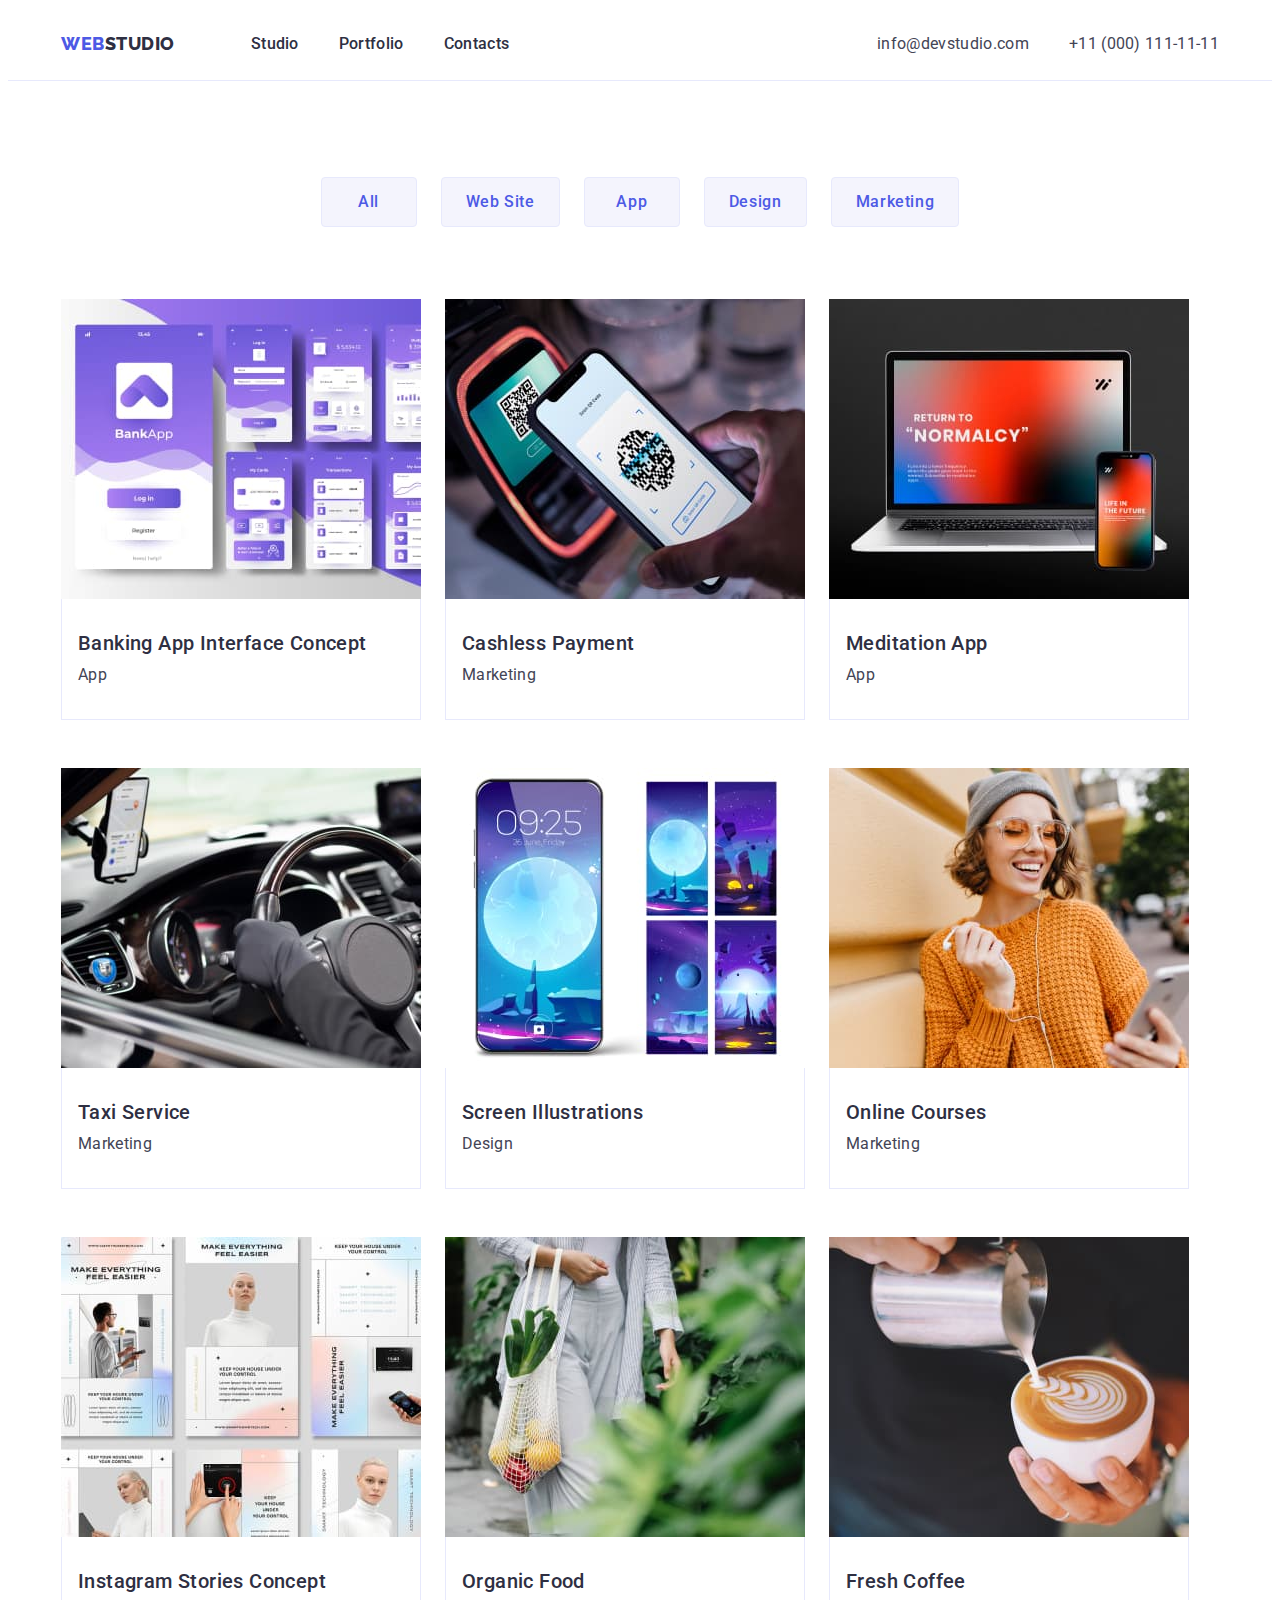
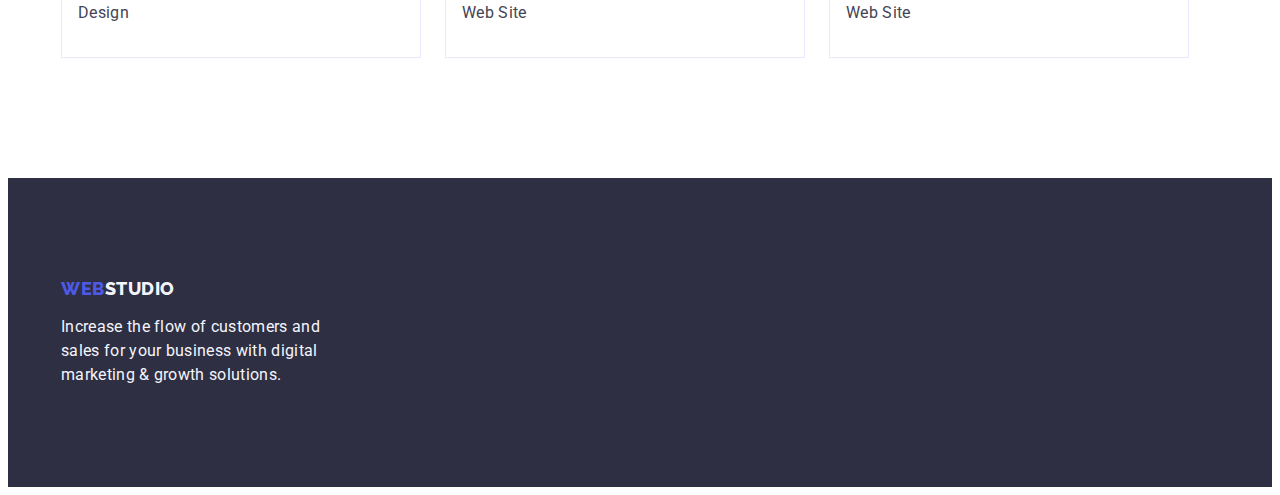
==== portfolio.html @ 8e81377b "Previous work corrections" ====
<!DOCTYPE html>
<html lang="en">
  <head>
    <meta charset="UTF-8" />
    <meta http-equiv="X-UA-Compatible" content="IE=edge" />
    <meta name="viewport" content="width=device-width, initial-scale=1.0" />
    <title>Portfolio</title>
    <link rel="preconnect" href="https://fonts.googleapis.com" />
    <link rel="preconnect" href="https://fonts.gstatic.com" crossorigin />
    <link href="https://fonts.googleapis.com/css2?family=Raleway:wght@800&family=Roboto:wght@400;500;700;900&display=swap" rel="stylesheet" />
    <link
      rel="stylesheet"
      href="https://cdnjs.cloudflare.com/ajax/libs/modern-normalize/1.1.0/modern-normalize.min.css"
      integrity="sha512-wpPYUAdjBVSE4KJnH1VR1HeZfpl1ub8YT/NKx4PuQ5NmX2tKuGu6U/JRp5y+Y8XG2tV+wKQpNHVUX03MfMFn9Q=="
      crossorigin="anonymous"
      referrerpolicy="no-referrer"
    />
    <link rel="stylesheet" href="./css/styles.css" />
  </head>
  <body>
    <!--Header-->
    <header class="header">
      <div class="container header-container">
        <nav class="header-navigation">
          <a class="header-logo link" href="./portfolio.html">Web<span class="span-logo">Studio</span></a>
          <ul class="header-list list">
            <li class="header-item"><a class="header-link link" href="./index.html">Studio</a></li>
            <li class="header-item"><a class="header-link link" href="./portfolio.html">Portfolio</a></li>
            <li class="header-item"><a class="header-link link" href="">Contacts</a></li>
          </ul>
        </nav>
        <address class="address">
          <ul class="address-list list">
            <li><a class="link header-email-phone" href="mailto:info@devstudio.com">info@devstudio.com</a></li>
            <li><a class="link header-email-phone" href="tel:+110001111111">+11 (000) 111-11-11</a></li>
          </ul>
        </address>
      </div>
    </header>
    <!--Main content-->
    <main>
      <!--Main section, options-->
      <section class="portfolio-section">
        <div class="container">
          <h1 class="visually-hidden">Portfolio</h1>
          <ul class="filter list">
            <li class="filer-item"><button class="filter-button" type="button">All</button></li>
            <li><button class="filter-button" type="button">Web Site</button></li>
            <li><button class="filter-button" type="button">App</button></li>
            <li><button class="filter-button" type="button">Design</button></li>
            <li><button class="filter-button" type="button">Marketing</button></li>
          </ul>
          <ul class="filter-list list">
            <li class="filter-item-card">
              <a class="link" href="">
                <img src="./images/img-portf-1.jpg" alt="Banking App Interface Concept" width="360" height="300" />
                <div class="portfolio-item-description">
                  <h2 class="portfolio-item">Banking App Interface Concept</h2>
                  <p class="item-description">App</p>
                </div>
              </a>
            </li>
            <li class="filter-item-card">
              <a class="link" href="">
                <img src="./images/img-portf-2.jpg" alt="Cashless Payment" width="360" height="300" />
                <div class="portfolio-item-description">
                  <h2 class="portfolio-item">Cashless Payment</h2>
                  <p class="item-description">Marketing</p>
                </div>
              </a>
            </li>
            <li class="filter-item-card">
              <a class="link" href="">
                <img src="./images/img-portf-3.jpg" alt="Meditation App" width="360" height="300" />
                <div class="portfolio-item-description">
                  <h2 class="portfolio-item">Meditation App</h2>
                  <p class="item-description">App</p>
                </div>
              </a>
            </li>
            <li class="filter-item-card">
              <a class="link" href="">
                <img src="./images/img-portf-4.jpg" alt="Taxi Service" width="360" height="300" />
                <div class="portfolio-item-description">
                  <h2 class="portfolio-item">Taxi Service</h2>
                  <p class="item-description">Marketing</p>
                </div>
              </a>
            </li>
            <li class="filter-item-card">
              <a class="link" href="">
                <img src="./images/img-portf-5.jpg" alt="Screen Illustrations" width="360" height="300" />
                <div class="portfolio-item-description">
                  <h2 class="portfolio-item">Screen Illustrations</h2>
                  <p class="item-description">Design</p>
                </div>
              </a>
            </li>
            <li class="filter-item-card">
              <a class="link" href="">
                <img src="./images/img-portf-6.jpg" alt="Online Courses" width="360" height="300" />
                <div class="portfolio-item-description">
                  <h2 class="portfolio-item">Online Courses</h2>
                  <p class="item-description">Marketing</p>
                </div>
              </a>
            </li>
            <li class="filter-item-card">
              <a class="link" href="">
                <img src="./images/img-portf-7.jpg" alt="Instagram Stories Concept" width="360" height="300" />
                <div class="portfolio-item-description">
                  <h2 class="portfolio-item">Instagram Stories Concept</h2>
                  <p class="item-description">Design</p>
                </div>
              </a>
            </li>
            <li class="filter-item-card">
              <a class="link" href="">
                <img src="./images/img-portf-8.jpg" alt="Organic Food" width="360" height="300" />
                <div class="portfolio-item-description">
                  <h2 class="portfolio-item">Organic Food</h2>
                  <p class="item-description">Web Site</p>
                </div>
              </a>
            </li>
            <li class="filter-item-card">
              <a class="link" href="">
                <img src="./images/img-portf-9.jpg" alt="Fresh Coffee" width="360" height="300" />
                <div class="portfolio-item-description">
                  <h2 class="portfolio-item">Fresh Coffee</h2>
                  <p class="item-description">Web Site</p>
                </div>
              </a>
            </li>
          </ul>
        </div>
      </section>
    </main>
    <!--Footer-->
    <footer class="footer">
      <div class="container">
        <a class="footer-logo link" href="./index.html">Web<span class="span-logo-footer">Studio</span></a>
        <p class="footer-text">Increase the flow of customers and sales for your business with digital marketing & growth solutions.</p>
      </div>
    </footer>
  </body>
</html>
---- css/styles.css ----
p,
h1,
h2,
h3,
h4,
h5,
h6 {
  margin: 0;
}
ul {
  margin: 0;
  padding-left: 0;
}
img {
  display: block;
  max-width: 100%;
  height: auto;
}

body {
  font-family: "Roboto", sans-serif;
  color: #434455;
  background-color: var(--main-page-background);
}
:root {
  --title-color: #2e2f42;
  --background-color: #e5e5e5;
  --logo-color: #4d5ae5;
  --main-color: #434455;
  --filter-background: #f4f4fd;
  --main-page-background: #ffffff;
}

.section {
  padding-top: 120px;
  padding-bottom: 120px;
}
.container {
  margin-right: auto;
  margin-left: auto;
  width: 1158px;
  padding-left: 15px;
  padding-right: 15px;
}
.list {
  list-style: none;
}
.link {
  text-decoration: none;
}
/*Header*/
.header-container {
  display: flex;
  align-items: center;
}
.header {
  border-bottom: 1px solid #e7e9fc;
  padding-top: 24px;
  padding-bottom: 24px;
}
.header-navigation {
  display: flex;
  align-items: center;
  margin-right: auto;
}
.header-logo {
  font-family: "Raleway", sans-serif;
  font-weight: 800;
  font-size: 18px;
  line-height: 1.17;
  letter-spacing: 0.03em;
  text-transform: uppercase;
  color: var(--logo-color);
  margin-right: 76px;
}
.span-logo {
  color: var(--title-color);
}
.header-list {
  display: flex;
  gap: 40px;
}
.header-item {
}
.header-link {
  font-weight: 500;
  font-size: 16px;
  line-height: 1.5;
  letter-spacing: 0.02em;
  color: var(--title-color);
}
.header-link:hover,
.header-link:focus {
  color: #404bbf;
}
.address {
  font-style: normal;
}
.address-list {
  display: flex;
  gap: 40px;
}
.header-email-phone {
  font-family: "Roboto", sans-serif;
  font-style: normal;
  font-weight: 400;
  font-size: 16px;
  font-style: normal;
  line-height: 1.5;
  letter-spacing: 0.02em;
  color: var(--main-color);
}
.header-email-phone:hover,
.header-email-phone:focus {
  color: #404bbf;
}
/*Studio page main*/
.hero-section {
  background-color: var(--title-color);
  text-align: center;
  padding-top: 188px;
  padding-bottom: 188px;
}
.hero-title {
  font-weight: 700;
  font-size: 56px;
  line-height: 1.07;
  letter-spacing: 0.02em;
  color: #ffffff;
  margin-bottom: 48px;
  margin-left: auto;
  margin-right: auto;
  width: 496px;
}
.hero-button {
  font-family: "Roboto", sans-serif;
  font-weight: 500;
  font-size: 16px;
  line-height: 1.5;
  letter-spacing: 0.04em;
  color: #ffffff;
  cursor: pointer;
  background-color: var(--logo-color);
  padding: 16px 32px;
  display: block;
  margin: 0 auto;
  border-radius: 4px;
  border: 0px;
}
.hero-button:hover,
.hero-button:focus {
  background-color: #404bbf;
}
.section-features {
}
.features-list {
  display: flex;
  gap: 24px;
}
.features-list-item {
  width: calc((100% - 72px) / 4);
}
.feature-name {
  font-weight: 500;
  font-size: 20px;
  line-height: 1.2;
  letter-spacing: 0.02em;
  color: var(--title-color);
  margin-bottom: 8px;
}
.feature-description {
  font-weight: 400;
  font-size: 16px;
  line-height: 1.5;
  letter-spacing: 0.02em;
}
.work-examples {
  padding-top: 0;
}
.examples-list {
  display: flex;
  gap: 24px;
}
.examples-item {
  width: calc((100% - 48px) / 3);
}
.examples-title {
  font-weight: 700;
  font-size: 36px;
  line-height: 1.11;
  letter-spacing: 0.02em;
  text-align: center;
  text-transform: capitalize;
  color: var(--title-color);
  margin-bottom: 72px;
}
.section-contacts {
  background-color: #f4f4fd;
  padding: 120px 0;
}
.contacts-list {
  display: flex;
  gap: 24px;
}
.contacts-items {
  background-color: #ffffff;
  width: calc((100% - 72px) / 4);
  border-radius: 0px 0px 4px 4px;
  padding-bottom: 32px;
}
.contacts-title {
  font-weight: 700;
  font-size: 36px;
  line-height: 1.11;
  letter-spacing: 0.02em;
  text-align: center;
  text-transform: capitalize;
  color: var(--title-color);
  margin-bottom: 72px;
}
/*.card-content {
  padding: 32px 16px;
}*/
.contact-name {
  font-weight: 500;
  font-size: 20px;
  line-height: 1.2;
  letter-spacing: 0.02em;
  text-align: center;
  color: var(--title-color);
  margin-top: 32px;
  margin-bottom: 8px;
}
.contact-position {
  font-weight: 400;
  font-size: 16px;
  line-height: 1.5;
  letter-spacing: 0.02em;
  text-align: center;
  /*padding-top: 8px;
  padding-bottom: 32px;*/
}
/*Footer*/
.footer {
  background-color: #2e2f42;
  padding-top: 100px;
  padding-bottom: 100px;
}
.footer-logo {
  font-family: "Raleway", sans-serif;
  font-weight: 800;
  font-size: 18px;
  line-height: 1.17;
  letter-spacing: 0.03em;
  text-transform: uppercase;
  color: var(--logo-color);
  display: block;
  margin-bottom: 16px;
}
.footer-text {
  font-weight: 400;
  font-size: 16px;
  line-height: 1.5;
  letter-spacing: 0.02em;
  color: #f4f4fd;
  display: block;
  width: 264px;
}
.span-logo-footer {
  color: #f4f4fd;
}
/*Portfolio*/

.portfolio-section {
  padding-top: 96px;
  padding-bottom: 120px;
}
.filter {
  display: flex;
  gap: 24px;
  margin-bottom: 72px;
  justify-content: center;
}
.visually-hidden {
  position: absolute;
  width: 1px;
  height: 1px;
  margin: -1px;
  border: 0;
  padding: 0;
  white-space: nowrap;
  clip-path: inset(100%);
  clip: rect(0 0 0 0);
  overflow: hidden;
}
.filter-list {
  display: flex;
  gap: 48px 24px;
  flex-wrap: wrap;
}
.filter-item-card {
  width: calc((100% - 48px) / 3);
  width: 360px;
}

.filter-button {
  font-family: "Roboto", sans-serif;
  font-weight: 500;
  font-size: 16px;
  line-height: 1.5;
  letter-spacing: 0.02em;
  align-items: center;
  text-align: center;
  letter-spacing: 0.04em;
  color: var(--logo-color);
  cursor: pointer;
  background-color: var(--filter-background);
  padding: 12px 24px;
  min-width: 96px;
  min-height: 48px;
  border: 1px solid #e7e9fc;
  border-radius: 4px;
}
.filter-button:hover,
.filter-button:focus {
  color: #ffffff;
  background-color: #404bbf;
  border-color: transparent;
}
.portfolio-item {
  font-weight: 500;
  font-size: 20px;
  line-height: 1.2;
  letter-spacing: 0.02em;
  color: var(--title-color);
  margin-bottom: 8px;
}
.item-description {
  font-size: 16px;
  line-height: 1.5;
  letter-spacing: 0.02em;
  color: var(--main-color);
}
.portfolio-item-description {
  padding: 32px 16px;
  border-right: 1px solid #e7e9fc;
  border-left: 1px solid #e7e9fc;
  border-bottom: 1px solid #e7e9fc;
}
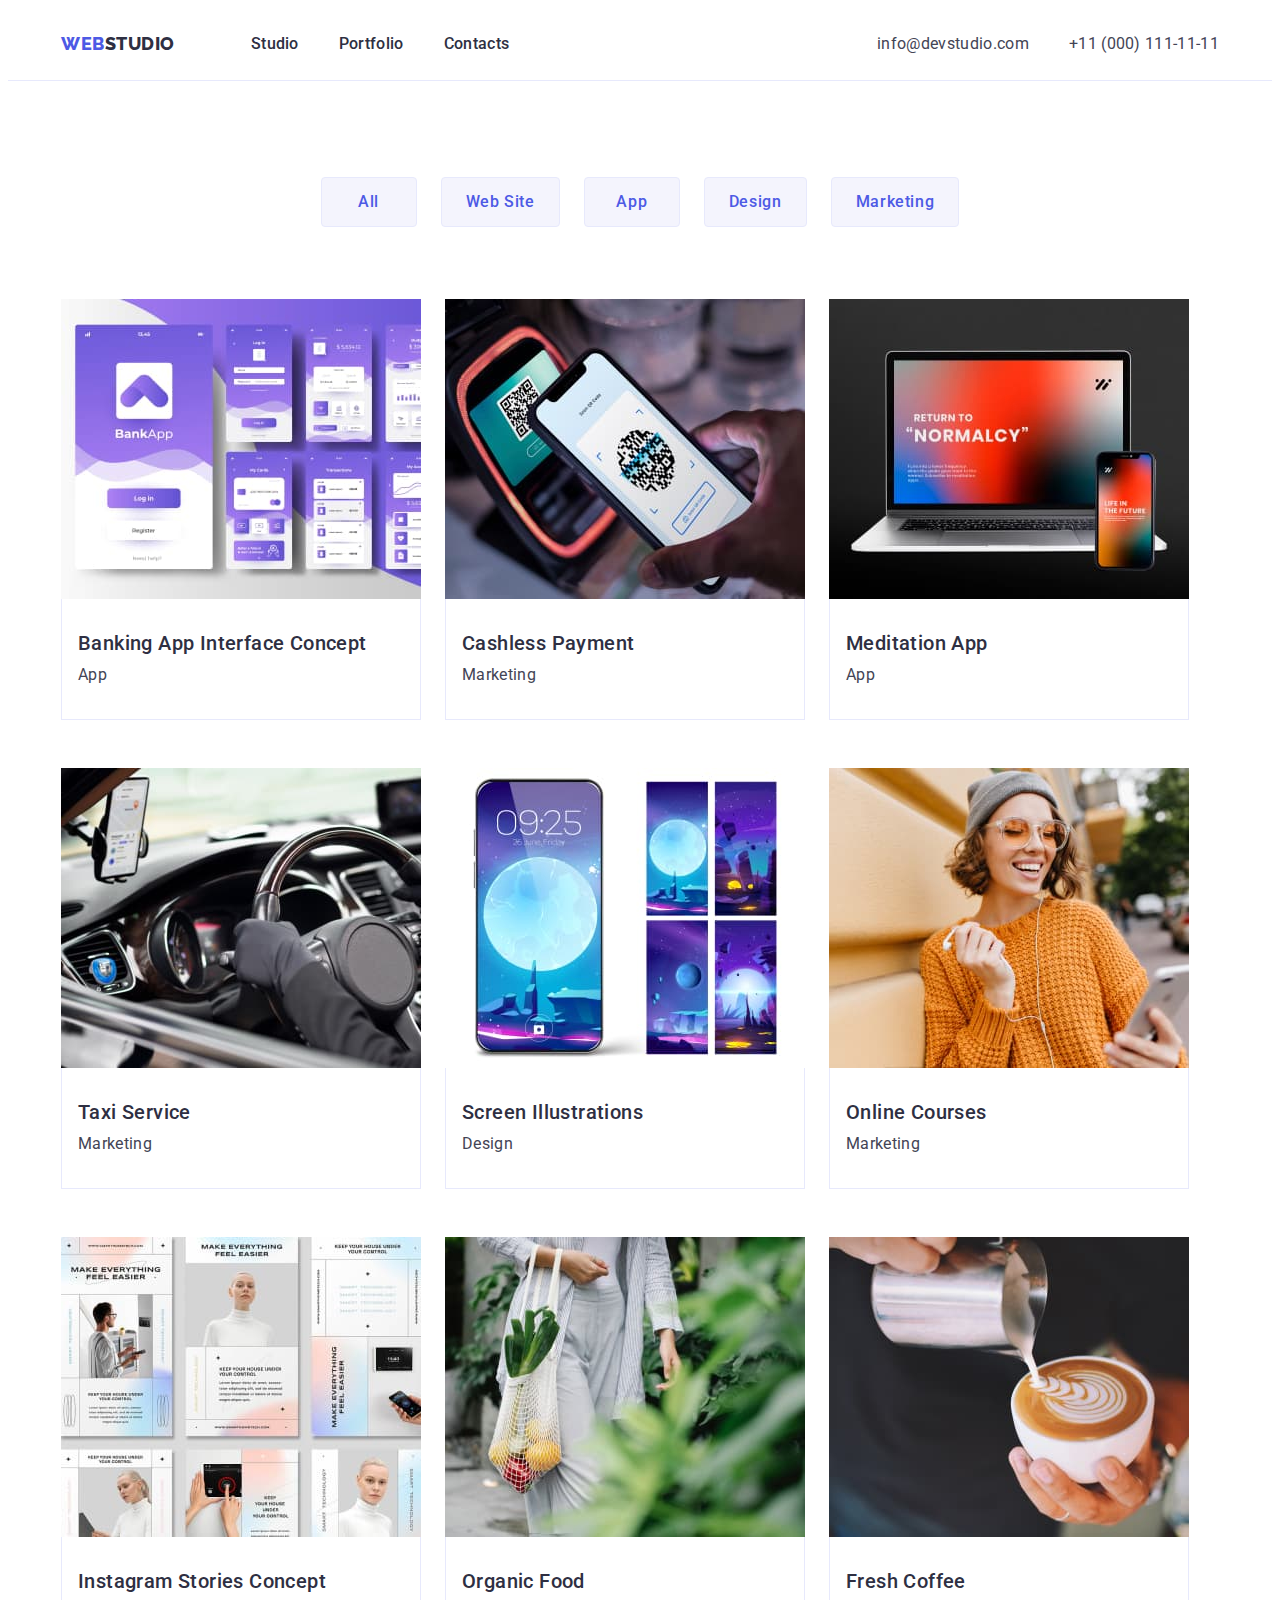
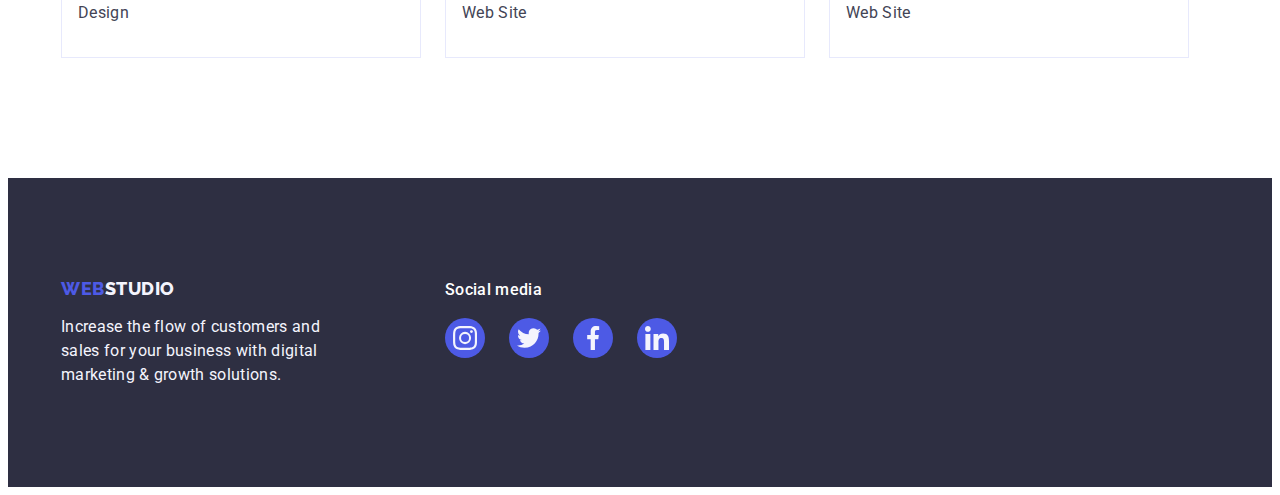
==== commit d494c4c6: "Pretty much done" ====
--- a/portfolio.html
+++ b/portfolio.html
@@ -52,7 +52,7 @@
           </ul>
           <ul class="filter-list list">
             <li class="filter-item-card">
-              <a class="link" href="">
+              <a class="filter-card-link link" href="">
                 <img src="./images/img-portf-1.jpg" alt="Banking App Interface Concept" width="360" height="300" />
                 <div class="portfolio-item-description">
                   <h2 class="portfolio-item">Banking App Interface Concept</h2>
@@ -61,7 +61,7 @@
               </a>
             </li>
             <li class="filter-item-card">
-              <a class="link" href="">
+              <a class="filter-card-link link" href="">
                 <img src="./images/img-portf-2.jpg" alt="Cashless Payment" width="360" height="300" />
                 <div class="portfolio-item-description">
                   <h2 class="portfolio-item">Cashless Payment</h2>
@@ -70,7 +70,7 @@
               </a>
             </li>
             <li class="filter-item-card">
-              <a class="link" href="">
+              <a class="filter-card-link link" href="">
                 <img src="./images/img-portf-3.jpg" alt="Meditation App" width="360" height="300" />
                 <div class="portfolio-item-description">
                   <h2 class="portfolio-item">Meditation App</h2>
@@ -79,7 +79,7 @@
               </a>
             </li>
             <li class="filter-item-card">
-              <a class="link" href="">
+              <a class="filter-card-link link" href="">
                 <img src="./images/img-portf-4.jpg" alt="Taxi Service" width="360" height="300" />
                 <div class="portfolio-item-description">
                   <h2 class="portfolio-item">Taxi Service</h2>
@@ -88,7 +88,7 @@
               </a>
             </li>
             <li class="filter-item-card">
-              <a class="link" href="">
+              <a class="filter-card-link link" href="">
                 <img src="./images/img-portf-5.jpg" alt="Screen Illustrations" width="360" height="300" />
                 <div class="portfolio-item-description">
                   <h2 class="portfolio-item">Screen Illustrations</h2>
@@ -97,7 +97,7 @@
               </a>
             </li>
             <li class="filter-item-card">
-              <a class="link" href="">
+              <a class="filter-card-link link" href="">
                 <img src="./images/img-portf-6.jpg" alt="Online Courses" width="360" height="300" />
                 <div class="portfolio-item-description">
                   <h2 class="portfolio-item">Online Courses</h2>
@@ -106,7 +106,7 @@
               </a>
             </li>
             <li class="filter-item-card">
-              <a class="link" href="">
+              <a class="filter-card-link link" href="">
                 <img src="./images/img-portf-7.jpg" alt="Instagram Stories Concept" width="360" height="300" />
                 <div class="portfolio-item-description">
                   <h2 class="portfolio-item">Instagram Stories Concept</h2>
@@ -115,7 +115,7 @@
               </a>
             </li>
             <li class="filter-item-card">
-              <a class="link" href="">
+              <a class="filter-card-link link" href="">
                 <img src="./images/img-portf-8.jpg" alt="Organic Food" width="360" height="300" />
                 <div class="portfolio-item-description">
                   <h2 class="portfolio-item">Organic Food</h2>
@@ -124,7 +124,7 @@
               </a>
             </li>
             <li class="filter-item-card">
-              <a class="link" href="">
+              <a class="filter-card-link link" href="">
                 <img src="./images/img-portf-9.jpg" alt="Fresh Coffee" width="360" height="300" />
                 <div class="portfolio-item-description">
                   <h2 class="portfolio-item">Fresh Coffee</h2>
@@ -139,8 +139,45 @@
     <!--Footer-->
     <footer class="footer">
       <div class="container">
-        <a class="footer-logo link" href="./index.html">Web<span class="span-logo-footer">Studio</span></a>
-        <p class="footer-text">Increase the flow of customers and sales for your business with digital marketing & growth solutions.</p>
+        <ul class="footer-elements-list list">
+          <li class="footer-item">
+            <a class="footer-logo link" href="./index.html">Web<span class="span-logo-footer">Studio</span></a>
+            <p class="footer-text">Increase the flow of customers and sales for your business with digital marketing & growth solutions.</p>
+          </li>
+          <li>
+            <h3 class="social-media-title">Social media</h3>
+            <ul class="contacts-soc-list list">
+              <li class="contacts-soc-item">
+                <a href="" class="soc-link-footer link">
+                  <svg class="contacts-soc-icon" width="24" height="24">
+                    <use href="./images/icons.svg#icon-instagram"></use>
+                  </svg>
+                </a>
+              </li>
+              <li class="contacts-soc-item">
+                <a href="" class="soc-link-footer link">
+                  <svg class="contacts-soc-icon" width="24" height="24">
+                    <use href="./images/icons.svg#icon-twitter"></use>
+                  </svg>
+                </a>
+              </li>
+              <li class="contacts-soc-item">
+                <a href="" class="soc-link-footer link">
+                  <svg class="contacts-soc-icon" width="24" height="24">
+                    <use href="./images/icons.svg#icon-facebook"></use>
+                  </svg>
+                </a>
+              </li>
+              <li class="contacts-soc-item">
+                <a href="" class="soc-link-footer link">
+                  <svg class="contacts-soc-icon" width="24" height="24">
+                    <use href="./images/icons.svg#icon-linkedin"></use>
+                  </svg>
+                </a>
+              </li>
+            </ul>
+          </li>
+        </ul>
       </div>
     </footer>
   </body>
--- a/css/styles.css
+++ b/css/styles.css
@@ -120,6 +120,12 @@
   text-align: center;
   padding-top: 188px;
   padding-bottom: 188px;
+  background-image: linear-gradient(rgba(46, 47, 66, 0.7), rgba(46, 47, 66, 0.7)), url(../images/people-office.jpg);
+  background-repeat: no-repeat;
+  background-position: absolute;
+  background-size: cover;
+  max-width: 1440px;
+  margin: 0 auto;
 }
 .hero-title {
   font-weight: 700;
@@ -153,6 +159,23 @@
 }
 .section-features {
 }
+.features-icon-wrap {
+  background-color: #f4f4fd;
+  width: 264px;
+  height: 112px;
+  border-radius: 4px;
+  display: flex;
+  align-items: center;
+  justify-content: center;
+  margin-bottom: 8px;
+}
+.features-icon {
+  /*width: 64px;
+  height: 64px;*/
+}
+.features-icon:hover,
+.features-icon:focus {
+}
 .features-list {
   display: flex;
   gap: 24px;
@@ -207,6 +230,7 @@
   width: calc((100% - 72px) / 4);
   border-radius: 0px 0px 4px 4px;
   padding-bottom: 32px;
+  box-shadow: 0px 2px 1px 0px #2e2f4214, 0px 1px 1px 0px #2e2f4229, 0px 1px 6px 0px #2e2f4214;
 }
 .contacts-title {
   font-weight: 700;
@@ -239,12 +263,89 @@
   text-align: center;
   /*padding-top: 8px;
   padding-bottom: 32px;*/
+  margin-bottom: 8px;
+}
+.contacts-soc-list {
+  display: flex;
+  justify-content: center;
+  gap: 24px;
+}
+.contacts-soc-item {
+  width: 40px;
+  height: 40px;
+}
+.contacts-soc-link {
+  width: 100%;
+  height: 100%;
+  border-radius: 50%;
+  background-color: #4d5ae5;
+  display: flex;
+  align-items: center;
+  justify-content: center;
+}
+.contacts-soc-link:hover,
+.contacts-soc-link:focus {
+  background-color: #404bbf;
+}
+
+.contacts-soc-icon {
+  fill: #f4f4fd;
+}
+/*Customers*/
+.section-customers {
+}
+.customers-title {
+  font-weight: 700;
+  font-size: 36px;
+  line-height: 40px;
+  text-align: center;
+  letter-spacing: 0.02em;
+  text-transform: capitalize;
+  color: var(--title-color);
+  margin-bottom: 72px;
+}
+.customers-link {
+  width: 100%;
+  height: 100%;
+  border-radius: 4px;
+  border: 1px solid #8e8f99;
+  display: flex;
+  align-items: center;
+  justify-content: center;
+}
+.customers-list {
+  display: flex;
+  gap: 24px;
+}
+.customers-items {
+  width: 168px;
+  height: 88px;
+}
+
+.customer-item-wrap {
+}
+.customer-icon {
+  fill: #8e8f99;
+}
+.customers-link:focus,
+.customers-link:hover {
+  border: 1px solid #404bbf;
+}
+.customers-link:hover > .customer-icon {
+  fill: #404bbf;
+}
+.customers-link:focus > .customer-icon {
+  fill: #404bbf;
 }
 /*Footer*/
 .footer {
   background-color: #2e2f42;
   padding-top: 100px;
   padding-bottom: 100px;
+}
+.footer-elements-list {
+  display: flex;
+  gap: 120px;
 }
 .footer-logo {
   font-family: "Raleway", sans-serif;
@@ -268,6 +369,27 @@
 }
 .span-logo-footer {
   color: #f4f4fd;
+}
+.social-media-title {
+  font-weight: 500;
+  font-size: 16px;
+  line-height: 24px;
+  letter-spacing: 0.02em;
+  color: #ffffff;
+  margin-bottom: 16px;
+}
+.soc-link-footer {
+  width: 100%;
+  height: 100%;
+  border-radius: 50%;
+  background-color: #4d5ae5;
+  display: flex;
+  align-items: center;
+  justify-content: center;
+}
+.soc-link-footer:hover,
+.soc-link-footer:focus {
+  background-color: #31d0aa;
 }
 /*Portfolio*/
 
@@ -326,6 +448,8 @@
   color: #ffffff;
   background-color: #404bbf;
   border-color: transparent;
+  box-shadow: 0px 2px 2px 0px #0000001F, 0px 2px 1px 0px #00000014, 0px 3px 1px 0px #0000001A;
+
 }
 .portfolio-item {
   font-weight: 500;
@@ -347,3 +471,10 @@
   border-left: 1px solid #e7e9fc;
   border-bottom: 1px solid #e7e9fc;
 }
+.filter-card-link {
+  display: block;
+}
+.filter-card-link:hover,
+.filter-card-link:focus {
+  box-shadow: 0px 2px 1px 0px #2E2F4214, 0px 1px 1px 0px #2E2F4229; 0px 1px 6px 0px #2E2F4214;
+}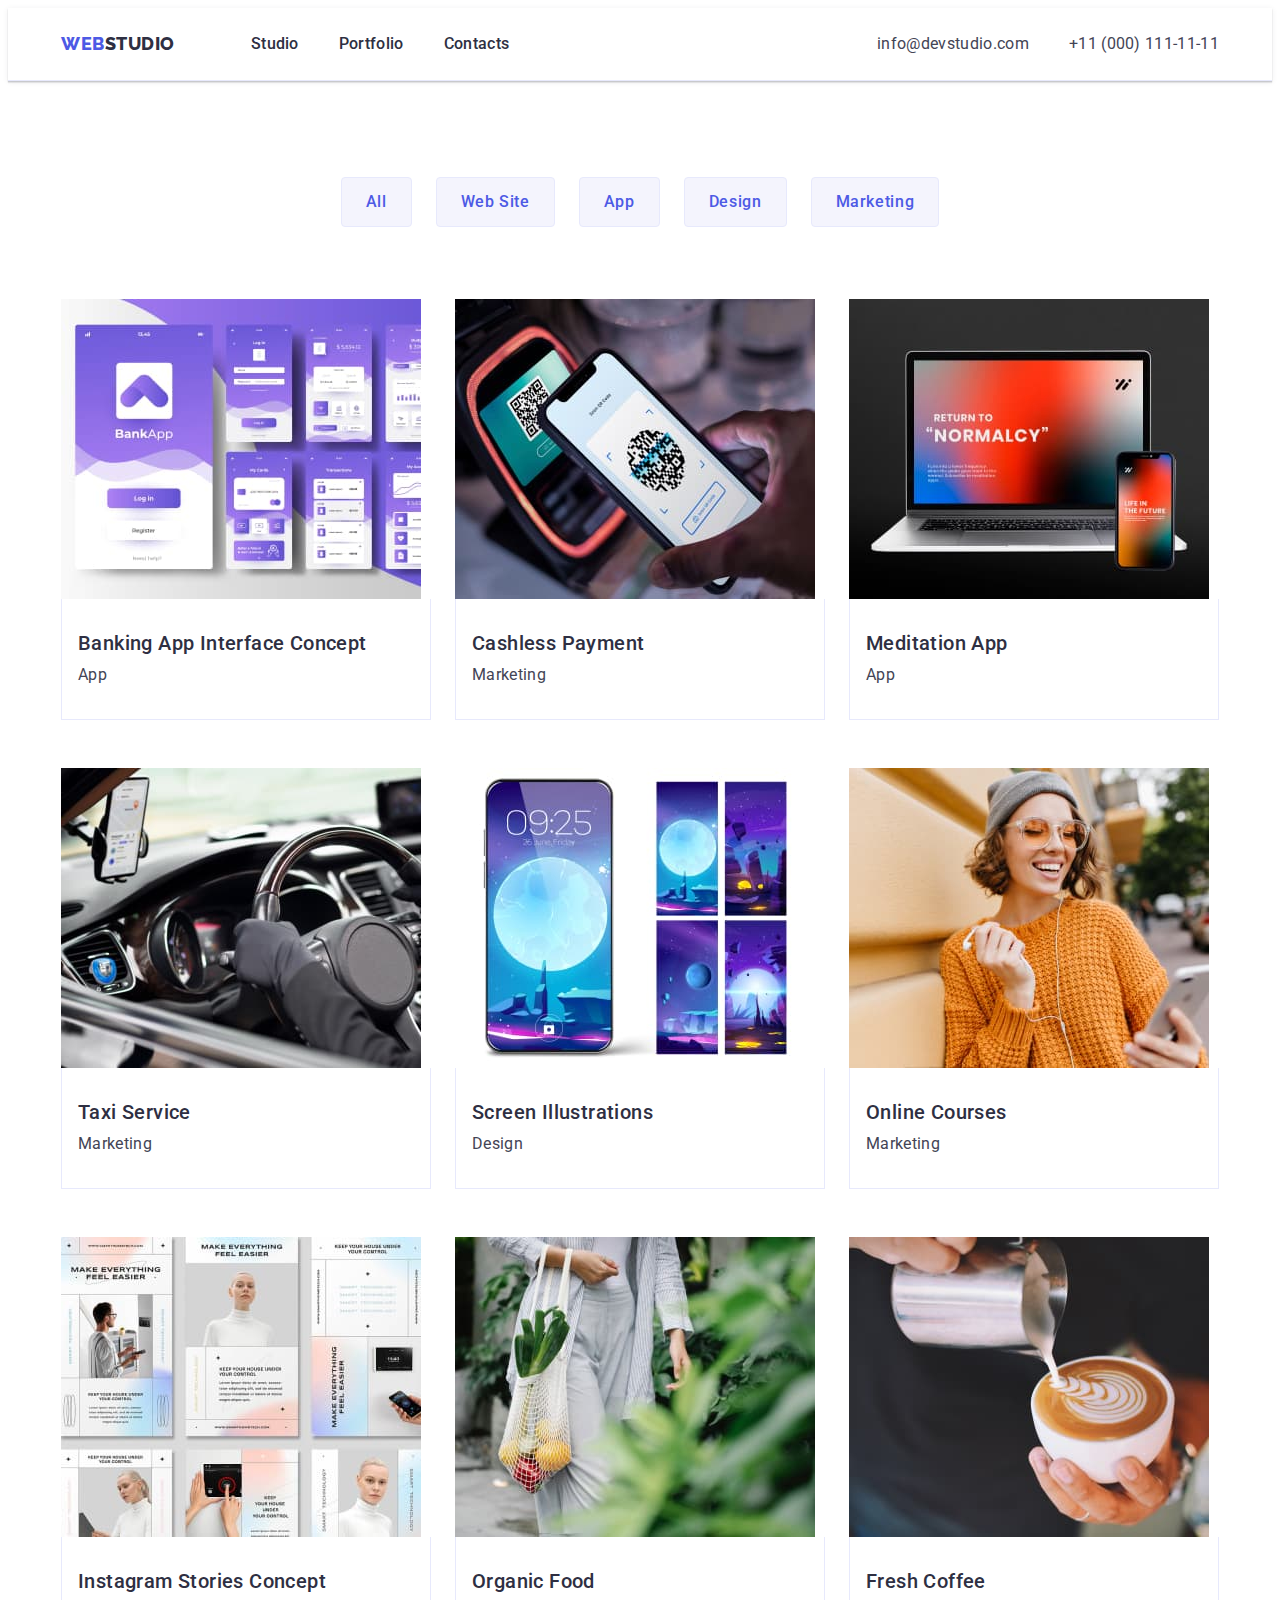
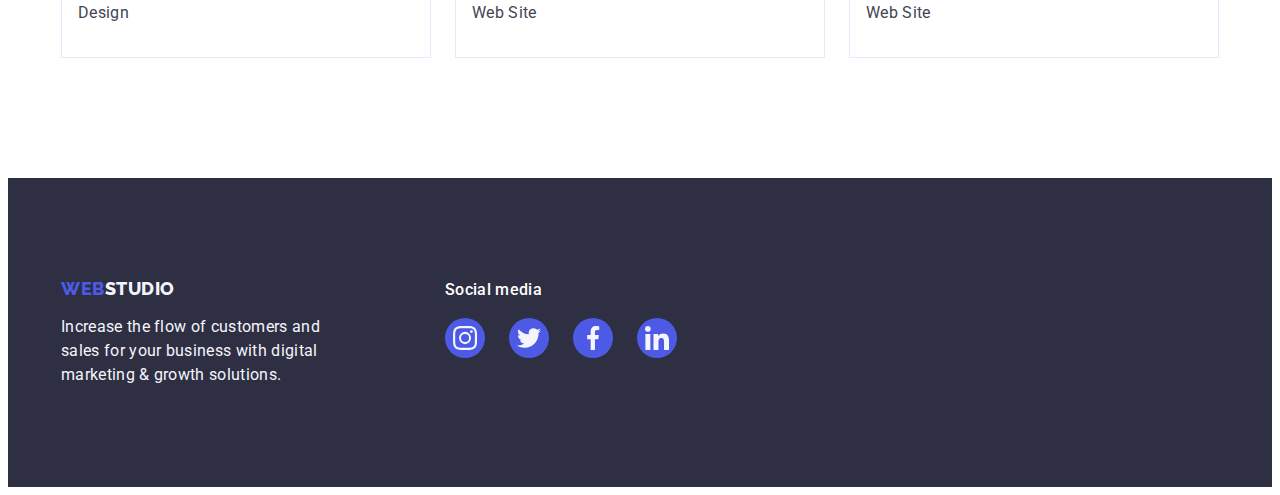
==== commit 3277ca2d: "final changes to work, changes to footer" ====
--- a/portfolio.html
+++ b/portfolio.html
@@ -138,46 +138,44 @@
     </main>
     <!--Footer-->
     <footer class="footer">
-      <div class="container">
-        <ul class="footer-elements-list list">
-          <li class="footer-item">
-            <a class="footer-logo link" href="./index.html">Web<span class="span-logo-footer">Studio</span></a>
-            <p class="footer-text">Increase the flow of customers and sales for your business with digital marketing & growth solutions.</p>
-          </li>
-          <li>
-            <h3 class="social-media-title">Social media</h3>
-            <ul class="contacts-soc-list list">
-              <li class="contacts-soc-item">
-                <a href="" class="soc-link-footer link">
-                  <svg class="contacts-soc-icon" width="24" height="24">
-                    <use href="./images/icons.svg#icon-instagram"></use>
-                  </svg>
-                </a>
-              </li>
-              <li class="contacts-soc-item">
-                <a href="" class="soc-link-footer link">
-                  <svg class="contacts-soc-icon" width="24" height="24">
-                    <use href="./images/icons.svg#icon-twitter"></use>
-                  </svg>
-                </a>
-              </li>
-              <li class="contacts-soc-item">
-                <a href="" class="soc-link-footer link">
-                  <svg class="contacts-soc-icon" width="24" height="24">
-                    <use href="./images/icons.svg#icon-facebook"></use>
-                  </svg>
-                </a>
-              </li>
-              <li class="contacts-soc-item">
-                <a href="" class="soc-link-footer link">
-                  <svg class="contacts-soc-icon" width="24" height="24">
-                    <use href="./images/icons.svg#icon-linkedin"></use>
-                  </svg>
-                </a>
-              </li>
-            </ul>
-          </li>
-        </ul>
+      <div class="footer-container container">
+        <div class="footer-appeal">
+          <a class="footer-logo link" href="./index.html">Web<span class="span-logo-footer">Studio</span></a>
+          <p class="footer-text">Increase the flow of customers and sales for your business with digital marketing & growth solutions.</p>
+        </div>
+        <div class="footer-social">
+          <h3 class="social-media-title">Social media</h3>
+          <ul class="contacts-soc-list list">
+            <li class="contacts-soc-item">
+              <a href="" class="soc-link-footer link">
+                <svg class="contacts-soc-icon" width="24" height="24">
+                  <use href="./images/icons.svg#icon-instagram"></use>
+                </svg>
+              </a>
+            </li>
+            <li class="contacts-soc-item">
+              <a href="" class="soc-link-footer link">
+                <svg class="contacts-soc-icon" width="24" height="24">
+                  <use href="./images/icons.svg#icon-twitter"></use>
+                </svg>
+              </a>
+            </li>
+            <li class="contacts-soc-item">
+              <a href="" class="soc-link-footer link">
+                <svg class="contacts-soc-icon" width="24" height="24">
+                  <use href="./images/icons.svg#icon-facebook"></use>
+                </svg>
+              </a>
+            </li>
+            <li class="contacts-soc-item">
+              <a href="" class="soc-link-footer link">
+                <svg class="contacts-soc-icon" width="24" height="24">
+                  <use href="./images/icons.svg#icon-linkedin"></use>
+                </svg>
+              </a>
+            </li>
+          </ul>
+        </div>
       </div>
     </footer>
   </body>
--- a/css/styles.css
+++ b/css/styles.css
@@ -57,6 +57,7 @@
   border-bottom: 1px solid #e7e9fc;
   padding-top: 24px;
   padding-bottom: 24px;
+  box-shadow: 0px 1px 6px 0px #2e2f4214, 0px 1px 1px 0px #2e2f4229, 0px 2px 1px 0px #2e2f4214;
 }
 .header-navigation {
   display: flex;
@@ -122,7 +123,7 @@
   padding-bottom: 188px;
   background-image: linear-gradient(rgba(46, 47, 66, 0.7), rgba(46, 47, 66, 0.7)), url(../images/people-office.jpg);
   background-repeat: no-repeat;
-  background-position: absolute;
+  background-position: center;
   background-size: cover;
   max-width: 1440px;
   margin: 0 auto;
@@ -152,6 +153,7 @@
   margin: 0 auto;
   border-radius: 4px;
   border: 0px;
+  box-shadow: 0px 4px 4px 0px #00000026;
 }
 .hero-button:hover,
 .hero-button:focus {
@@ -329,7 +331,7 @@
 }
 .customers-link:focus,
 .customers-link:hover {
-  border: 1px solid #404bbf;
+  border-color: #404bbf;
 }
 .customers-link:hover > .customer-icon {
   fill: #404bbf;
@@ -343,10 +345,13 @@
   padding-top: 100px;
   padding-bottom: 100px;
 }
-.footer-elements-list {
-  display: flex;
-  gap: 120px;
-}
+.footer-container {
+  display: flex;
+}
+.footer-appeal {
+  margin-right: 120px;
+}
+
 .footer-logo {
   font-family: "Raleway", sans-serif;
   font-weight: 800;
@@ -422,7 +427,6 @@
 }
 .filter-item-card {
   width: calc((100% - 48px) / 3);
-  width: 360px;
 }
 
 .filter-button {
@@ -438,8 +442,6 @@
   cursor: pointer;
   background-color: var(--filter-background);
   padding: 12px 24px;
-  min-width: 96px;
-  min-height: 48px;
   border: 1px solid #e7e9fc;
   border-radius: 4px;
 }
@@ -448,8 +450,7 @@
   color: #ffffff;
   background-color: #404bbf;
   border-color: transparent;
-  box-shadow: 0px 2px 2px 0px #0000001F, 0px 2px 1px 0px #00000014, 0px 3px 1px 0px #0000001A;
-
+  box-shadow: 0px 2px 2px 0px #0000001f, 0px 2px 1px 0px #00000014, 0px 3px 1px 0px #0000001a;
 }
 .portfolio-item {
   font-weight: 500;
@@ -476,5 +477,5 @@
 }
 .filter-card-link:hover,
 .filter-card-link:focus {
-  box-shadow: 0px 2px 1px 0px #2E2F4214, 0px 1px 1px 0px #2E2F4229; 0px 1px 6px 0px #2E2F4214;
-}+  box-shadow: 0px 2px 1px 0px #2e2f4214, 0px 1px 1px 0px #2e2f4229, 0px 1px 6px 0px #2e2f4214;
+}
